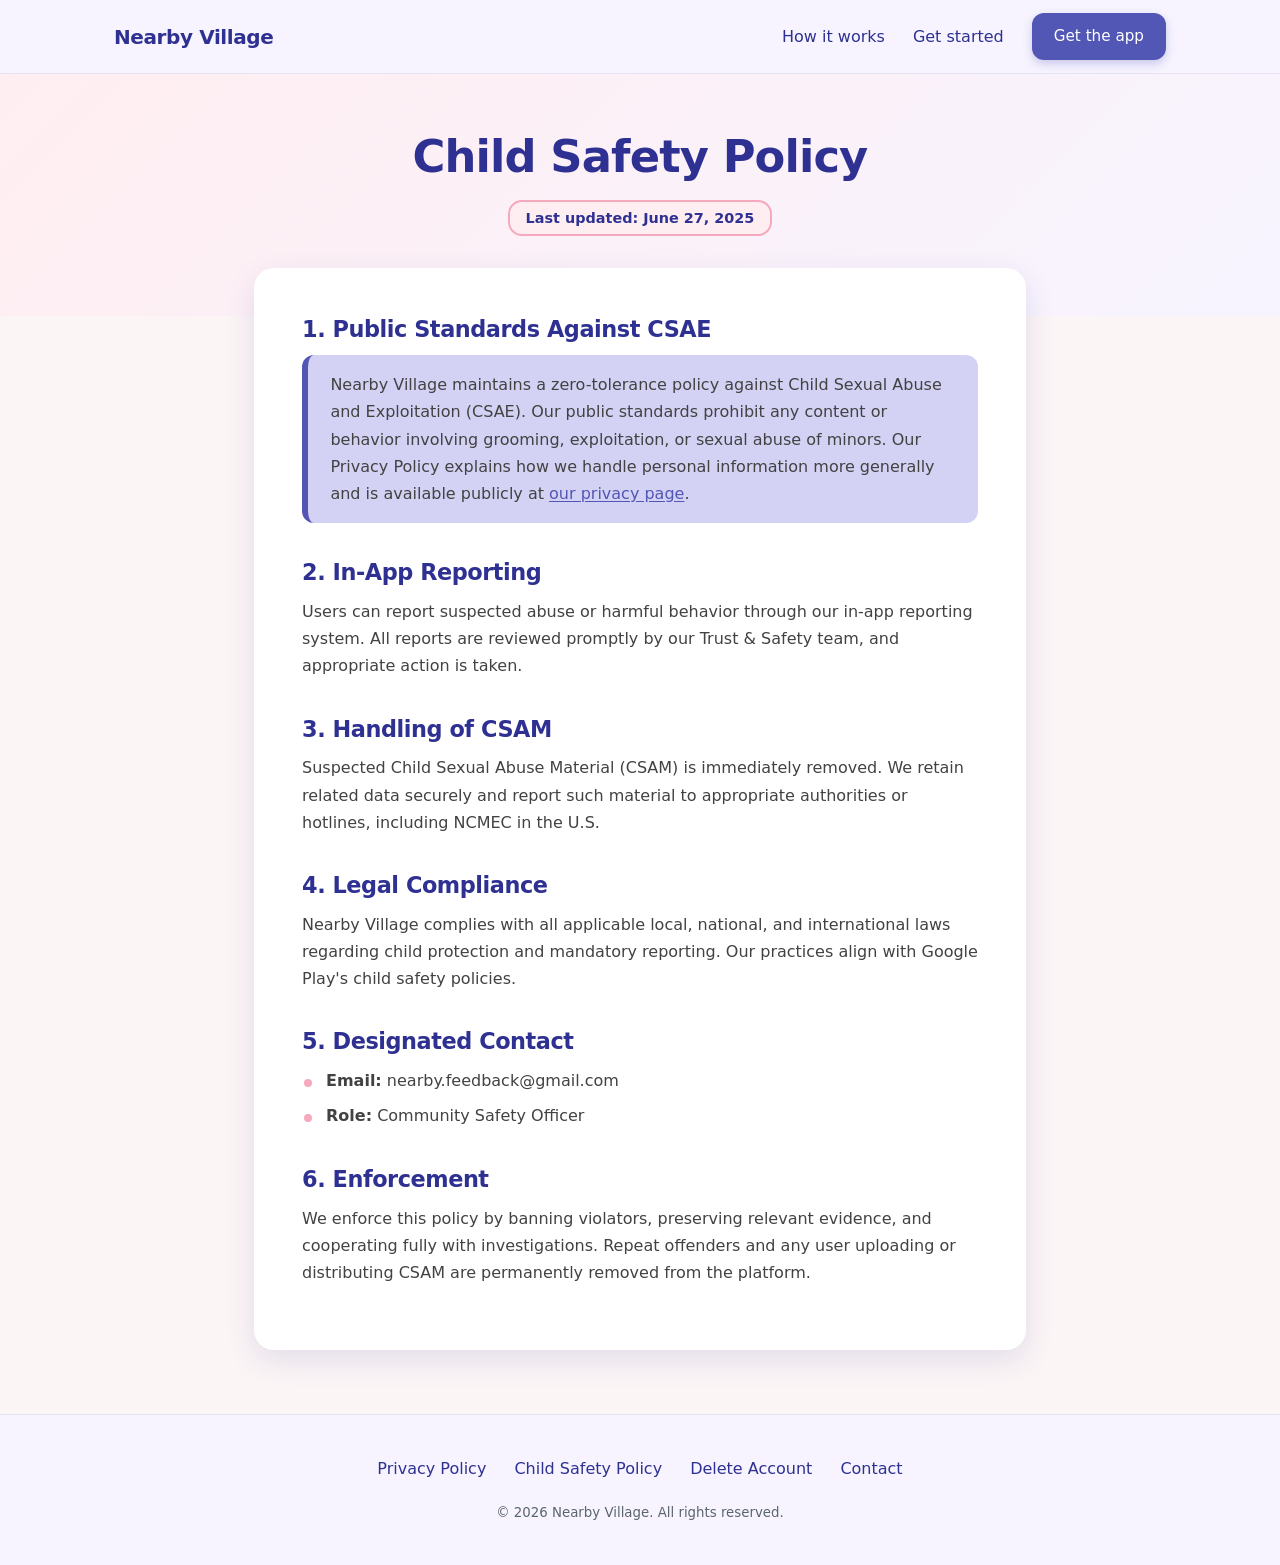
==== child_safety_policy.html @ ea3ee7d7 "Update CSAE policy wording for clarity" ====
<!DOCTYPE html>
<html lang="en-CA">
<head>
    <meta charset="UTF-8">
    <meta name="viewport" content="width=device-width, initial-scale=1.0">
    <title>Child Safety Policy | Nearby Village</title>
    <meta name="description" content="Nearby Village's zero-tolerance standards against child sexual abuse and exploitation, and how to report concerns.">
    <meta name="theme-color" content="#FBF5F6">
    <link rel="icon" href="nearby_village_logo.png">
    <link rel="stylesheet" href="legal.css">
</head>
<body>
    <a class="skip-link" href="#main">Skip to content</a>

    <nav aria-label="Main">
        <div class="nav-inner">
            <a class="brand" href="index.html">Nearby Village</a>
            <div class="nav-links">
                <a href="index.html#how-it-works">How it works</a>
                <a href="index.html#get-started">Get started</a>
                <a class="btn btn-primary" href="index.html#get-app">Get the app</a>
            </div>
        </div>
    </nav>

    <header class="page-head">
        <div class="container">
            <h1>Child Safety Policy</h1>
            <span class="updated">Last updated: June 27, 2025</span>
        </div>
    </header>

    <main id="main" class="doc">
        <div class="doc-card">
            <h2>1. Public Standards Against CSAE</h2>
            <div class="callout">
                <p>Nearby Village maintains a zero-tolerance policy against Child Sexual Abuse and Exploitation (CSAE). Our public standards prohibit any content or behavior involving grooming, exploitation, or sexual abuse of minors. Our Privacy Policy explains how we handle personal information more generally and is available publicly at <a href="privacy.html">our privacy page</a>.</p>
            </div>

            <h2>2. In-App Reporting</h2>
            <p>Users can report suspected abuse or harmful behavior through our in-app reporting system. All reports are reviewed promptly by our Trust &amp; Safety team, and appropriate action is taken.</p>

            <h2>3. Handling of CSAM</h2>
            <p>Suspected Child Sexual Abuse Material (CSAM) is immediately removed. We retain related data securely and report such material to appropriate authorities or hotlines, including NCMEC in the U.S.</p>

            <h2>4. Legal Compliance</h2>
            <p>Nearby Village complies with all applicable local, national, and international laws regarding child protection and mandatory reporting. Our practices align with Google Play's child safety policies.</p>

            <h2>5. Designated Contact</h2>
            <ul>
                <li><strong>Email:</strong> nearby.feedback@gmail.com</li>
                <li><strong>Role:</strong> Community Safety Officer</li>
            </ul>

            <h2>6. Enforcement</h2>
            <p>We enforce this policy by banning violators, preserving relevant evidence, and cooperating fully with investigations. Repeat offenders and any user uploading or distributing CSAM are permanently removed from the platform.</p>
        </div>
    </main>

    <footer>
        <div class="links">
            <a href="privacy.html">Privacy Policy</a>
            <a href="child_safety_policy.html">Child Safety Policy</a>
            <a href="delete_account.html">Delete Account</a>
            <a href="mailto:nearby.feedback@gmail.com">Contact</a>
        </div>
        <small>&copy; 2026 Nearby Village. All rights reserved.</small>
    </footer>
</body>
</html>
---- legal.css ----
/* Shared styles for the Privacy Policy, Child Safety Policy and Delete Account pages.
   Colours and shapes match the homepage and the Nearby app. */

:root {
    --bg-app: #FBF5F6;
    --bg-nav: #F7F4FF;
    --bg-panel: #D3D2F4;
    --bg-selected: #FFEEF1;

    --pink-soft: #F6A9BD;
    --pink-dark: #AA4A64;
    --purple-btn: #5256B5;
    --purple-dark: #2E3192;

    --text-dark: #424242;
    --text-light: #5A656E;

    --radius: 16px;
    --shadow: 0 10px 30px rgba(46, 49, 146, 0.12);
}

* { margin: 0; padding: 0; box-sizing: border-box; }

html { scroll-behavior: smooth; }

body {
    font-family: system-ui, -apple-system, BlinkMacSystemFont, 'Segoe UI', Roboto, 'Helvetica Neue', Arial, sans-serif;
    line-height: 1.7;
    color: var(--text-dark);
    background: var(--bg-app);
}

h1, h2 { color: var(--purple-dark); line-height: 1.2; letter-spacing: -0.02em; }
a:focus-visible, .btn:focus-visible { outline: 3px solid var(--pink-dark); outline-offset: 3px; }

.skip-link { position: absolute; left: -999px; top: 0; background: #fff; padding: .5rem 1rem; z-index: 200; }
.skip-link:focus { left: 1rem; top: 1rem; }

.container { max-width: 1100px; margin: 0 auto; padding: 0 1.5rem; }

/* ---------- Nav (same as the homepage) ---------- */
nav {
    position: sticky; top: 0; z-index: 100;
    background: rgba(247, 244, 255, 0.94);
    backdrop-filter: blur(8px);
    border-bottom: 1px solid #E6E3F7;
}
.nav-inner { display: flex; align-items: center; justify-content: space-between; padding: .8rem 1.5rem; max-width: 1100px; margin: 0 auto; }
.brand { font-weight: 700; font-size: 1.25rem; color: var(--purple-dark); text-decoration: none; letter-spacing: -0.02em; }
.nav-links { display: flex; align-items: center; gap: 1.75rem; }
.nav-links a { text-decoration: none; color: var(--purple-dark); font-weight: 500; transition: color .2s ease; }
.nav-links a:not(.btn):hover { color: var(--pink-dark); }
.btn {
    display: inline-block; text-decoration: none; font-weight: 600; text-align: center;
    padding: .55rem 1.25rem; font-size: .95rem; border-radius: 12px; border: 2px solid transparent;
    transition: transform .2s ease, box-shadow .2s ease, background-color .2s ease;
}
.btn-primary { background: var(--purple-btn); color: #fff; box-shadow: 0 4px 10px rgba(82, 86, 181, 0.28); }
.nav-links .btn-primary { color: #fff; }
.btn-primary:hover { background: var(--purple-dark); transform: translateY(-2px); box-shadow: 0 8px 16px rgba(46, 49, 146, 0.3); }

/* ---------- Page heading ---------- */
.page-head {
    background: linear-gradient(135deg, var(--bg-selected) 0%, var(--bg-nav) 100%);
    padding: 3.5rem 0 5rem;
    text-align: center;
}
.page-head h1 { font-size: clamp(2rem, 4.5vw, 2.8rem); font-weight: 700; margin-bottom: 1rem; }
.updated {
    display: inline-block; background: var(--bg-selected); color: var(--purple-dark);
    border: 2px solid var(--pink-soft); border-radius: 14px;
    padding: .25rem 1rem; font-size: .9rem; font-weight: 600;
}

/* ---------- Document card ---------- */
.doc { max-width: 820px; margin: -3rem auto 4rem; padding: 0 1.5rem; position: relative; }
.doc-card { background: #fff; border-radius: 20px; box-shadow: var(--shadow); padding: clamp(1.5rem, 4vw, 3rem); }
.doc-card > :first-child { margin-top: 0; }
.doc-card h2 { font-size: 1.4rem; margin: 2.25rem 0 .75rem; }
.doc-card p { margin-bottom: 1rem; }
.doc-card a { color: var(--purple-btn); text-decoration: underline; text-underline-offset: 2px; }
.doc-card a:hover { color: var(--purple-dark); }

.doc-card ul { list-style: none; margin: 0 0 1.25rem; }
.doc-card ul li { position: relative; padding-left: 1.5rem; margin-bottom: .5rem; }
.doc-card ul li::before {
    content: ""; position: absolute; left: .15rem; top: .72em;
    width: .5rem; height: .5rem; border-radius: 50%; background: var(--pink-soft);
}

/* Numbered steps, styled like the step badges on the homepage */
.doc-card ol.steps { list-style: none; counter-reset: step; margin: 0 0 1.5rem; }
.doc-card ol.steps li { counter-increment: step; position: relative; padding: .3rem 0 0 3.25rem; min-height: 2.4rem; margin-bottom: 1rem; }
.doc-card ol.steps li::before {
    content: counter(step); position: absolute; left: 0; top: 0;
    width: 2.4rem; height: 2.4rem; border-radius: 12px;
    background: var(--bg-selected); border: 2px solid var(--pink-soft);
    color: var(--purple-dark); font-weight: 700;
    display: flex; align-items: center; justify-content: center;
}

/* Callouts: lavender panel like the app's info box, pink panel for warnings */
.callout {
    background: var(--bg-panel); border-left: 6px solid var(--purple-btn);
    border-radius: 12px; padding: 1rem 1.4rem; margin: 0 0 1.25rem;
}
.callout p:last-child { margin-bottom: 0; }
.callout-pink { background: var(--bg-selected); border: 2px solid var(--pink-soft); }

/* ---------- Footer (same as the homepage) ---------- */
footer { background: var(--bg-nav); border-top: 1px solid #E6E3F7; text-align: center; padding: 2.5rem 1.5rem; }
footer .links { display: flex; flex-wrap: wrap; justify-content: center; gap: .5rem 1.75rem; margin-bottom: 1rem; }
footer a { color: var(--purple-dark); text-decoration: none; font-weight: 500; }
footer a:hover { text-decoration: underline; }
footer small { color: var(--text-light); }

@media (max-width: 800px) {
    .nav-links a:not(.btn) { display: none; }
    .page-head { padding: 2.5rem 0 4.5rem; }
    .doc-card h2 { margin-top: 1.9rem; }
}

@media (prefers-reduced-motion: reduce) {
    html { scroll-behavior: auto; }
    * { transition: none !important; }
}
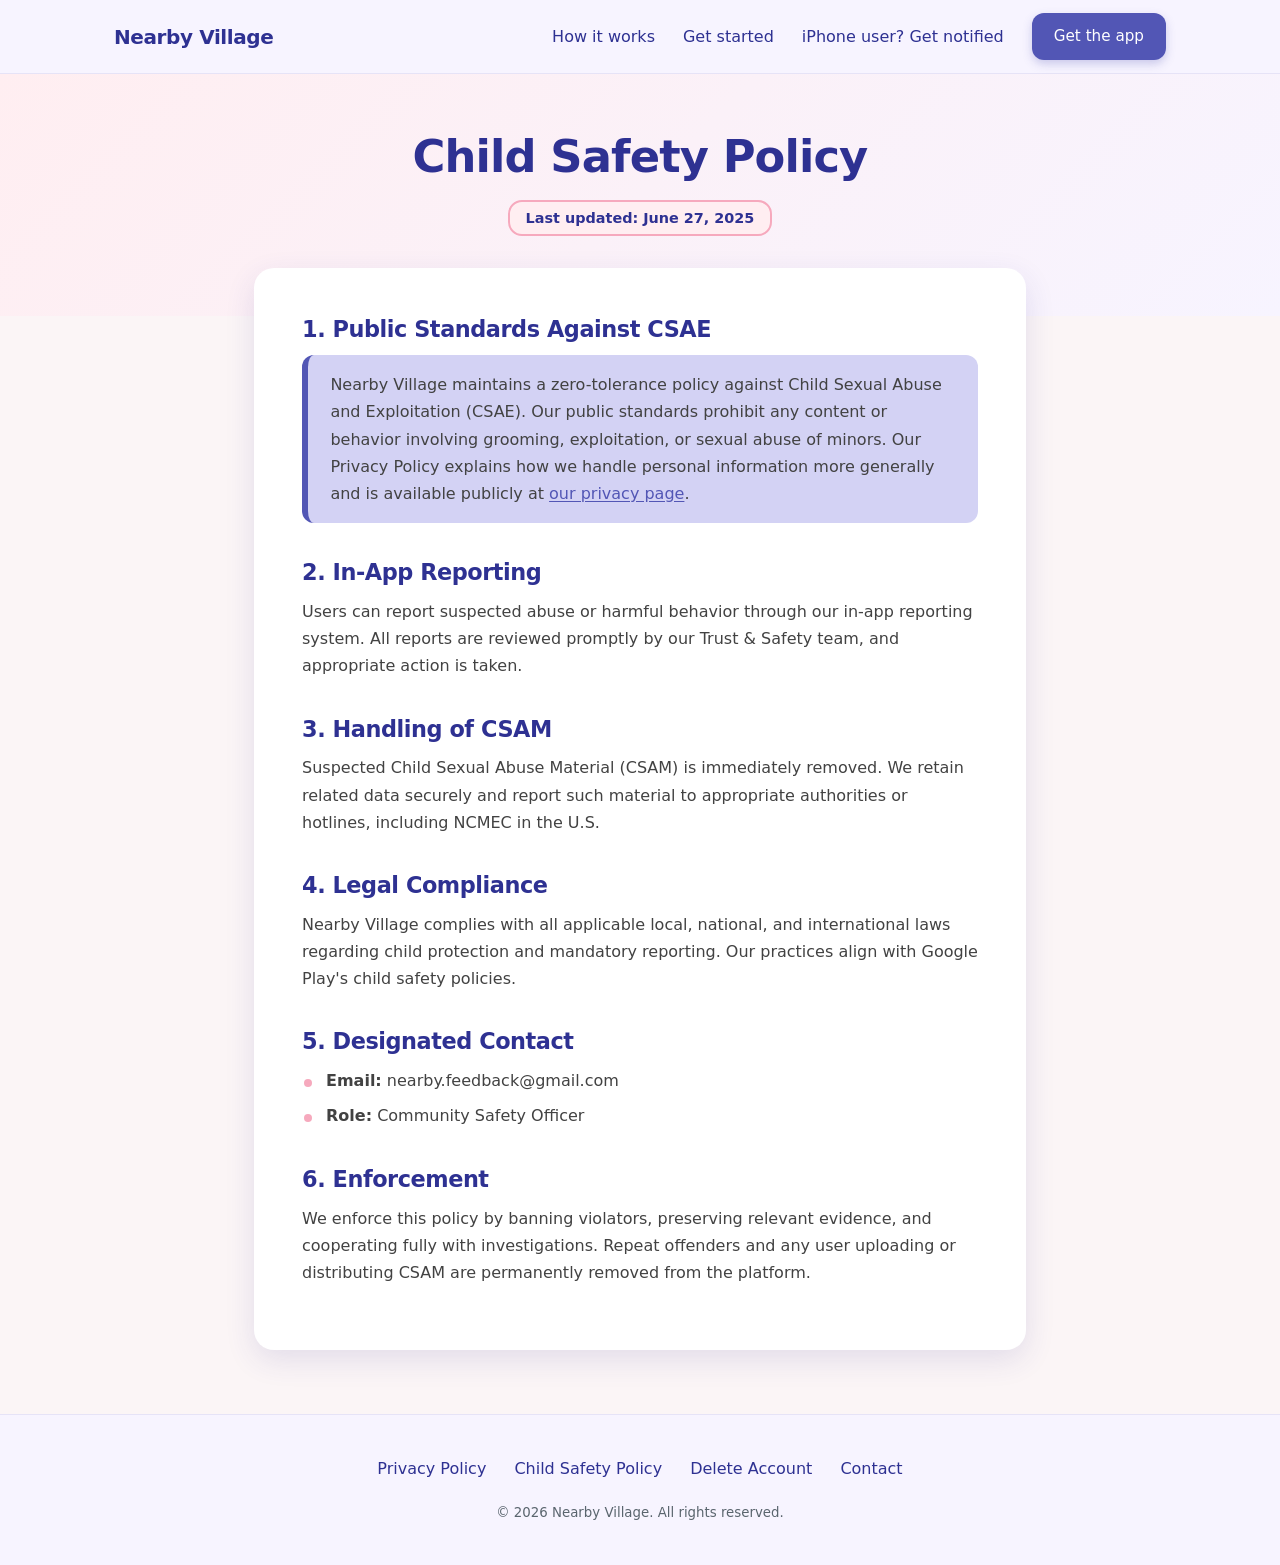
==== commit 90eac59a: "Add a get notified link for iOS users" ====
--- a/child_safety_policy.html
+++ b/child_safety_policy.html
@@ -18,6 +18,7 @@
             <div class="nav-links">
                 <a href="index.html#how-it-works">How it works</a>
                 <a href="index.html#get-started">Get started</a>
+                <a class="nav-ios" href="index.html#notify">iPhone user? Get notified</a>
                 <a class="btn btn-primary" href="index.html#get-app">Get the app</a>
             </div>
         </div>
@@ -66,5 +67,6 @@
         </div>
         <small>&copy; 2026 Nearby Village. All rights reserved.</small>
     </footer>
+    <!-- Cloudflare Web Analytics --><script type='module' src='https://static.cloudflareinsights.com/beacon.min.js' data-cf-beacon='{"token": "25209b9ceb5647c0b08dbc9ea81604d3"}'></script><!-- End Cloudflare Web Analytics -->
 </body>
 </html>
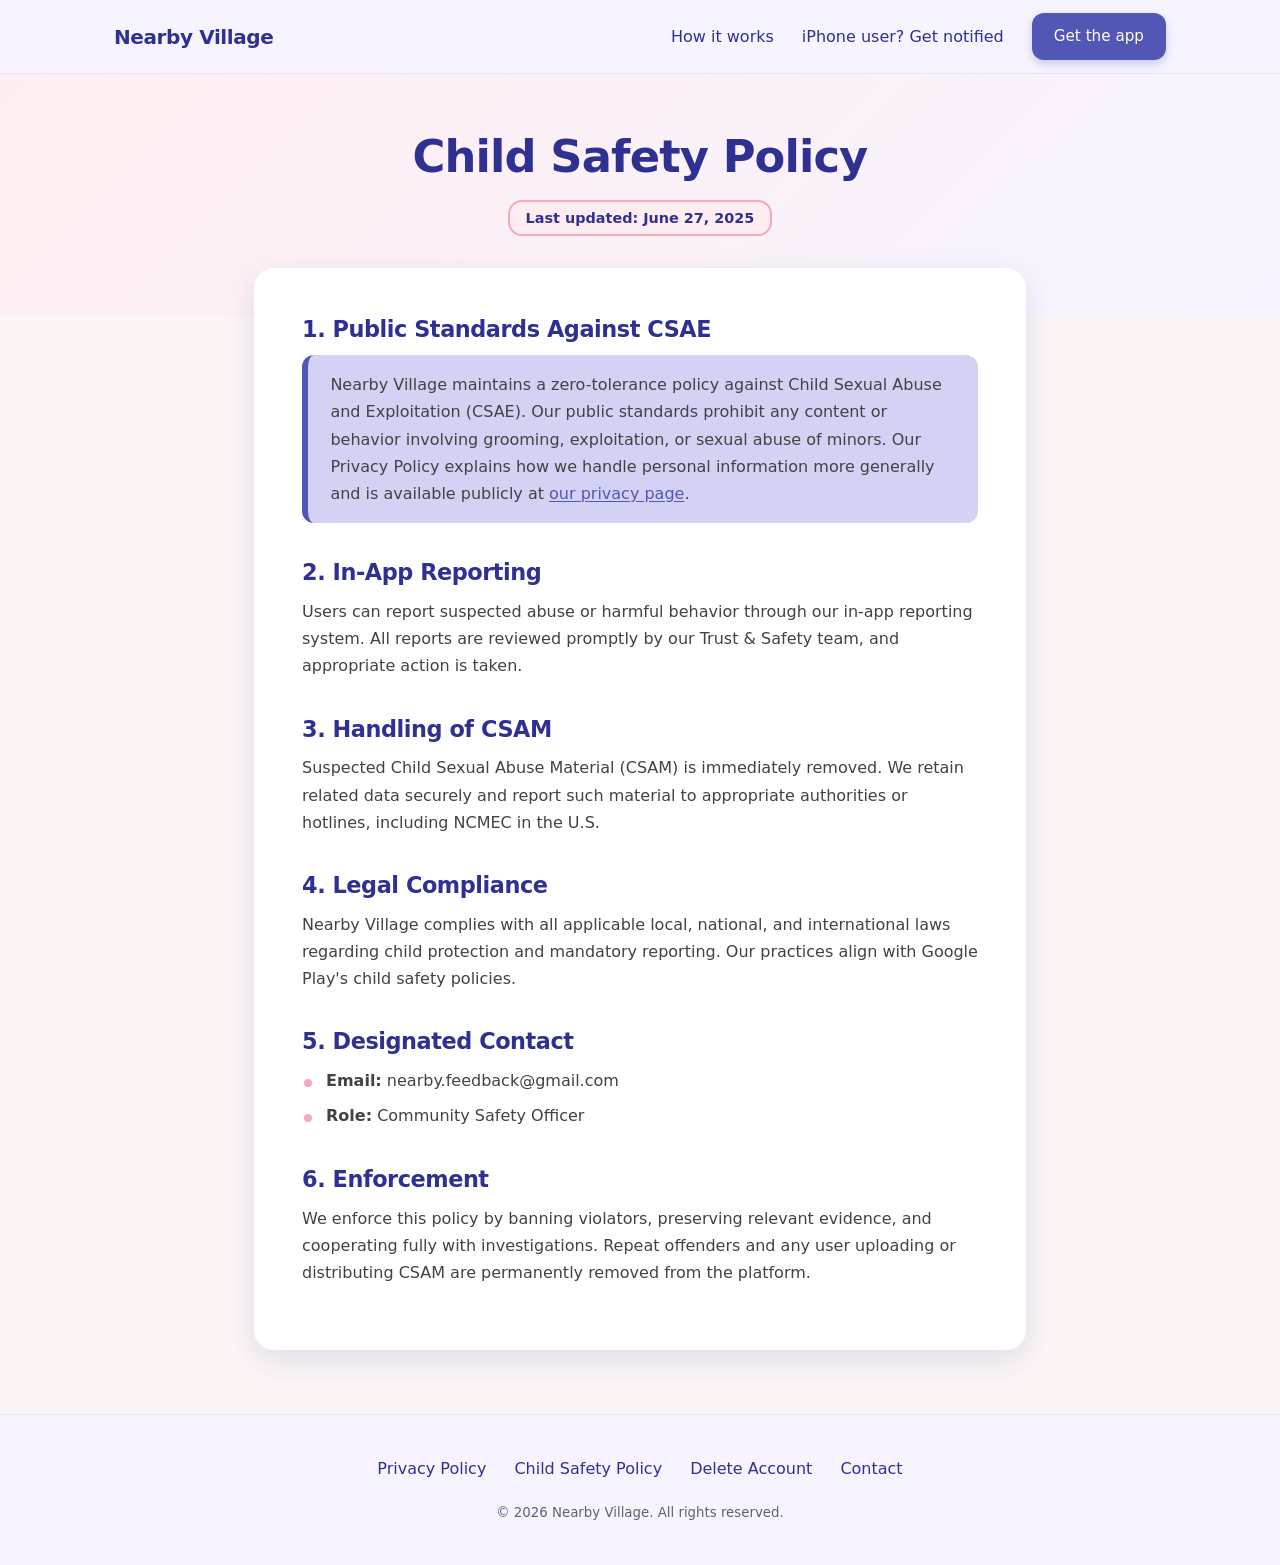
==== commit f55e16f8: "Add files via upload" ====
--- a/child_safety_policy.html
+++ b/child_safety_policy.html
@@ -8,18 +8,18 @@
     <meta name="theme-color" content="#FBF5F6">
     <link rel="icon" href="nearby_village_logo.png">
     <link rel="stylesheet" href="legal.css">
+    <script defer src="https://cloud.umami.is/script.js" data-website-id="71352542-48fd-4dcd-9849-dbdf01600e5c"></script>
 </head>
 <body>
-    <a class="skip-link" href="#main">Skip to content</a>
+    <a class="skip-link" href="#main" data-umami-event="Skip to content click" data-umami-event-location="top of page">Skip to content</a>
 
     <nav aria-label="Main">
         <div class="nav-inner">
-            <a class="brand" href="index.html">Nearby Village</a>
+            <a class="brand" href="index.html" data-umami-event="Brand click" data-umami-event-location="top bar">Nearby Village</a>
             <div class="nav-links">
-                <a href="index.html#how-it-works">How it works</a>
-                <a href="index.html#get-started">Get started</a>
-                <a class="nav-ios" href="index.html#notify">iPhone user? Get notified</a>
-                <a class="btn btn-primary" href="index.html#get-app">Get the app</a>
+                <a href="index.html#get-started" data-umami-event="How it works click" data-umami-event-location="top bar">How it works</a>
+                <a class="nav-ios" href="index.html#notify" data-umami-event="Get notified click" data-umami-event-location="top bar">iPhone user? Get notified</a>
+                <a class="btn btn-primary" href="index.html#get-app" data-umami-event="Get the app click" data-umami-event-location="top bar">Get the app</a>
             </div>
         </div>
     </nav>
@@ -35,7 +35,7 @@
         <div class="doc-card">
             <h2>1. Public Standards Against CSAE</h2>
             <div class="callout">
-                <p>Nearby Village maintains a zero-tolerance policy against Child Sexual Abuse and Exploitation (CSAE). Our public standards prohibit any content or behavior involving grooming, exploitation, or sexual abuse of minors. Our Privacy Policy explains how we handle personal information more generally and is available publicly at <a href="privacy.html">our privacy page</a>.</p>
+                <p>Nearby Village maintains a zero-tolerance policy against Child Sexual Abuse and Exploitation (CSAE). Our public standards prohibit any content or behavior involving grooming, exploitation, or sexual abuse of minors. Our Privacy Policy explains how we handle personal information more generally and is available publicly at <a href="privacy.html" data-umami-event="Privacy Policy click" data-umami-event-location="page text">our privacy page</a>.</p>
             </div>
 
             <h2>2. In-App Reporting</h2>
@@ -60,10 +60,10 @@
 
     <footer>
         <div class="links">
-            <a href="privacy.html">Privacy Policy</a>
-            <a href="child_safety_policy.html">Child Safety Policy</a>
-            <a href="delete_account.html">Delete Account</a>
-            <a href="mailto:nearby.feedback@gmail.com">Contact</a>
+            <a href="privacy.html" data-umami-event="Privacy Policy click" data-umami-event-location="footer">Privacy Policy</a>
+            <a href="child_safety_policy.html" data-umami-event="Child Safety Policy click" data-umami-event-location="footer">Child Safety Policy</a>
+            <a href="delete_account.html" data-umami-event="Delete Account click" data-umami-event-location="footer">Delete Account</a>
+            <a href="mailto:nearby.feedback@gmail.com" data-umami-event="Contact click" data-umami-event-location="footer">Contact</a>
         </div>
         <small>&copy; 2026 Nearby Village. All rights reserved.</small>
     </footer>
